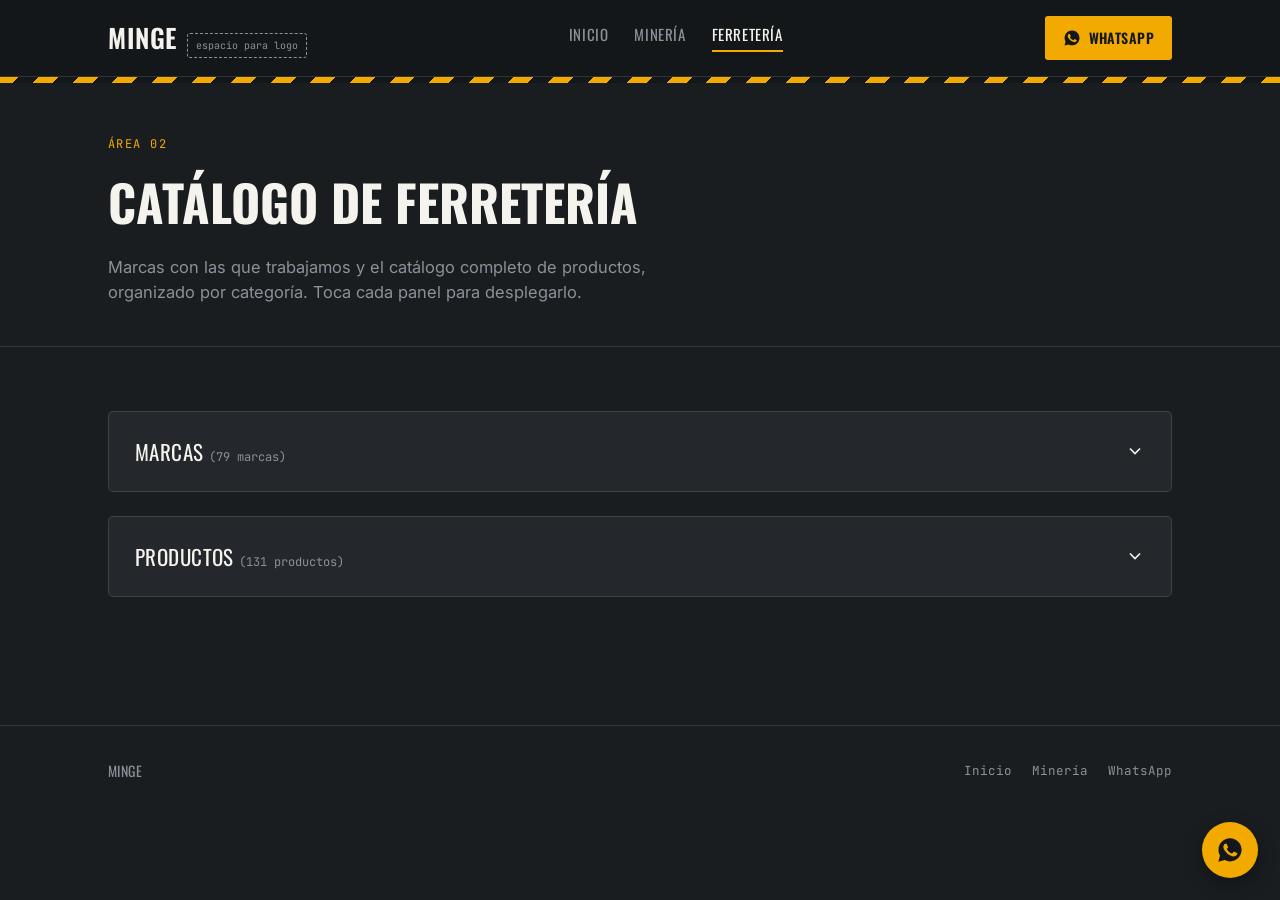
==== ferreteria.html @ 3d32a3d7 "Add files via upload" ====
<!DOCTYPE html>
<html lang="es">
<head>
<meta charset="UTF-8">
<meta name="viewport" content="width=device-width, initial-scale=1.0">
<title>Ferretería — MINGE</title>
<link rel="preconnect" href="https://fonts.googleapis.com">
<link href="https://fonts.googleapis.com/css2?family=Oswald:wght@500;600;700&family=Inter:wght@400;500;600&family=JetBrains+Mono:wght@400;500&display=swap" rel="stylesheet">
<link rel="stylesheet" href="style.css">
</head>
<body>

<header class="site-header">
  <div class="wrap">
    <a href="index.html" class="logo-mark">
      <span class="logo-text">MINGE</span>
      <span class="logo-placeholder">espacio para logo</span>
    </a>
    <nav class="nav-links">
      <a href="index.html">Inicio</a>
      <a href="mineria.html">Minería</a>
      <a href="ferreteria.html" class="active">Ferretería</a>
    </nav>
    <a class="btn-whatsapp" href="https://wa.me/56930393079" target="_blank" rel="noopener">
      <svg viewBox="0 0 24 24" fill="currentColor"><path d="M12.04 2C6.58 2 2.13 6.45 2.13 11.91c0 1.71.45 3.38 1.3 4.85L2.05 22l5.36-1.4a9.87 9.87 0 0 0 4.63 1.18h.01c5.46 0 9.9-4.45 9.9-9.9C21.96 6.45 17.5 2 12.04 2zm5.8 14.05c-.24.68-1.4 1.3-1.94 1.38-.5.08-1.12.11-1.8-.11-.42-.13-.96-.31-1.65-.6-2.9-1.25-4.8-4.17-4.94-4.36-.14-.2-1.18-1.57-1.18-3 0-1.42.75-2.12 1.02-2.41.27-.28.58-.35.78-.35.2 0 .39 0 .56.01.18.01.42-.07.65.5.24.58.82 2 .89 2.15.07.15.12.32.02.52-.1.2-.15.32-.3.5-.15.17-.31.39-.44.52-.15.15-.3.31-.13.6.17.3.76 1.26 1.64 2.04 1.13 1 2.08 1.32 2.38 1.47.3.15.47.13.65-.08.18-.2.75-.87.95-1.17.2-.3.4-.25.66-.15.27.1 1.7.8 1.99.95.29.15.48.22.55.35.08.13.08.72-.16 1.4z"/></svg>
      WhatsApp
    </a>
  </div>
</header>

<div class="hazard-rule"></div>

<section class="subhero">
  <div class="wrap">
    <p class="eyebrow">Área 02</p>
    <h1>Catálogo de ferretería</h1>
    <p class="lede">Marcas con las que trabajamos y el catálogo completo de productos, organizado por categoría. Toca cada panel para desplegarlo.</p>
  </div>
</section>

<section class="section">
  <div class="wrap">

    <button class="toggle-btn" data-toggle="panel-marcas" aria-expanded="false">
      <span>Marcas <span class="count">(79 marcas)</span></span>
      <svg class="chev" viewBox="0 0 24 24" fill="none" stroke="currentColor" stroke-width="2"><path d="M6 9l6 6 6-6"/></svg>
    </button>
    <div class="toggle-panel" id="panel-marcas">
      <div class="toggle-panel-inner">
        <div class="panel-content">
          <div class="brand-grid">
          <div class="brand-chip">La Gotita</div>
          <div class="brand-chip">Poxipol</div>
          <div class="brand-chip">Dremel</div>
          <div class="brand-chip">Hoffens</div>
          <div class="brand-chip">Tesa</div>
          <div class="brand-chip">Rex</div>
          <div class="brand-chip">Lexo</div>
          <div class="brand-chip">ODIS</div>
          <div class="brand-chip">Dynal</div>
          <div class="brand-chip">Minge</div>
          <div class="brand-chip">Passol</div>
          <div class="brand-chip">MegaBright</div>
          <div class="brand-chip">Stanley</div>
          <div class="brand-chip">Total</div>
          <div class="brand-chip">Bercatti</div>
          <div class="brand-chip">Éccole</div>
          <div class="brand-chip">Elán</div>
          <div class="brand-chip">Hemic</div>
          <div class="brand-chip">Hela</div>
          <div class="brand-chip">Hyundai Welding</div>
          <div class="brand-chip">Indura</div>
          <div class="brand-chip">Kalop</div>
          <div class="brand-chip">Klingspor</div>
          <div class="brand-chip">Metalhsa</div>
          <div class="brand-chip">Nexxo</div>
          <div class="brand-chip">Soudal</div>
          <div class="brand-chip">Stretto</div>
          <div class="brand-chip">Tajamar</div>
          <div class="brand-chip">VKB</div>
          <div class="brand-chip">Wesser</div>
          <div class="brand-chip">Yanes</div>
          <div class="brand-chip">Prema</div>
          <div class="brand-chip">Melón</div>
          <div class="brand-chip">3M</div>
          <div class="brand-chip">IPEN</div>
          <div class="brand-chip">Bahco</div>
          <div class="brand-chip">Bartex</div>
          <div class="brand-chip">Becton</div>
          <div class="brand-chip">Bemis</div>
          <div class="brand-chip">Cleantex</div>
          <div class="brand-chip">Cobra</div>
          <div class="brand-chip">Dura</div>
          <div class="brand-chip">Duracell</div>
          <div class="brand-chip">Fanalosa</div>
          <div class="brand-chip">Fluidmaster</div>
          <div class="brand-chip">G-Star</div>
          <div class="brand-chip">Gavil</div>
          <div class="brand-chip">Gammerdia</div>
          <div class="brand-chip">Henkel</div>
          <div class="brand-chip">Imer</div>
          <div class="brand-chip">Iromo</div>
          <div class="brand-chip">K-Lon</div>
          <div class="brand-chip">KP</div>
          <div class="brand-chip">Lioi</div>
          <div class="brand-chip">M&H</div>
          <div class="brand-chip">Madesa</div>
          <div class="brand-chip">Marisio</div>
          <div class="brand-chip">Marson</div>
          <div class="brand-chip">Masprof</div>
          <div class="brand-chip">Norton</div>
          <div class="brand-chip">Olympic</div>
          <div class="brand-chip">Orac Decor</div>
          <div class="brand-chip">Pegatanke</div>
          <div class="brand-chip">Petroflex</div>
          <div class="brand-chip">Poli</div>
          <div class="brand-chip">Raigmaro</div>
          <div class="brand-chip">Rasta</div>
          <div class="brand-chip">Scannavin</div>
          <div class="brand-chip">Seal</div>
          <div class="brand-chip">Tramontina</div>
          <div class="brand-chip">Ustools Professional</div>
          <div class="brand-chip">Versalchem</div>
          <div class="brand-chip">Wagner Brake Products</div>
          <div class="brand-chip">Ingco</div>
          <div class="brand-chip">Tasbel</div>
          <div class="brand-chip">M Casa Electrónica</div>
          <div class="brand-chip">Yato</div>
          <div class="brand-chip">Force</div>
          <div class="brand-chip">Hella</div>
          </div>
        </div>
      </div>
    </div>

    <button class="toggle-btn" data-toggle="panel-productos" aria-expanded="false">
      <span>Productos <span class="count">(131 productos)</span></span>
      <svg class="chev" viewBox="0 0 24 24" fill="none" stroke="currentColor" stroke-width="2"><path d="M6 9l6 6 6-6"/></svg>
    </button>
    <div class="toggle-panel" id="panel-productos">
      <div class="toggle-panel-inner">
        <div class="panel-content">
            <div class="category-block">
              <h4 class="category-title">Guantes <span style="color:var(--steel-400);">(20)</span></h4>
              <ul class="product-list">
              <li>Guante Multi-Protec Flex Nitril L</li>
              <li>Guante Multi-Protec Flex Negro L</li>
              <li>Guante Thermal Light L</li>
              <li>Guante Heavy Duty Nitrile L</li>
              <li>Guante Multi-Protec Flex Nitril Foam</li>
              <li>Clip porta guante</li>
              <li>Guante Master Flex L</li>
              <li>Guante cabritilla con forro L</li>
              <li>Guante cabritilla sin forro L</li>
              <li>Guante soldador hilo Kevlar L</li>
              <li>Guante desechable nitrilo caja 100 unidades</li>
              <li>Guante cabritilla electricista L</li>
              <li>Guante de látex albañil</li>
              <li>Guante Multi-Protec Flex L-1202</li>
              <li>Guante soldador rojo L</li>
              <li>Guante PVC Flex</li>
              <li>Guante Thermal Flex</li>
              <li>Guante nitrilo flocado</li>
              <li>Guante quirúrgico desechable látex caja 100</li>
              <li>Guante de látex doméstico</li>
              </ul>
            </div>
            <div class="category-block">
              <h4 class="category-title">Protección <span style="color:var(--steel-400);">(2)</span></h4>
              <ul class="product-list">
              <li>Rodilleras</li>
              <li>Coderas</li>
              </ul>
            </div>
            <div class="category-block">
              <h4 class="category-title">Protección visual <span style="color:var(--steel-400);">(12)</span></h4>
              <ul class="product-list">
              <li>Antiparra Extreme Pro</li>
              <li>Lente Combate</li>
              <li>Lente Cobra</li>
              <li>Lente Lancer</li>
              <li>Lente Cóndor</li>
              <li>Sobrelente Oberglasses XL</li>
              <li>Sobrelente Oberglasses III</li>
              <li>Lente L-200</li>
              <li>Lente L-300</li>
              <li>Lente L-400</li>
              <li>Lente L-600 Pro</li>
              <li>Lente L-700</li>
              </ul>
            </div>
            <div class="category-block">
              <h4 class="category-title">Chalecos <span style="color:var(--steel-400);">(8)</span></h4>
              <ul class="product-list">
              <li>Chaleco geólogo Canvas</li>
              <li>Chaleco geólogo Poplin</li>
              <li>Chaleco Orbit</li>
              <li>Chaleco Orbit Plus</li>
              <li>Chaleco Orbit Pro</li>
              <li>Chaleco reflectante estándar</li>
              <li>Chaleco geólogo Canvas 360 Flúor</li>
              <li>Chaleco geólogo Poplin 360 Flúor</li>
              </ul>
            </div>
            <div class="category-block">
              <h4 class="category-title">Impermeables <span style="color:var(--steel-400);">(5)</span></h4>
              <ul class="product-list">
              <li>Traje impermeable verde flúor chaqueta/pantalón</li>
              <li>Traje impermeable ejecutivo</li>
              <li>Traje antiácido PU</li>
              <li>Traje impermeable amarillo chaqueta y jardinería</li>
              <li>Capa de agua impermeable azul</li>
              </ul>
            </div>
            <div class="category-block">
              <h4 class="category-title">Seguridad <span style="color:var(--steel-400);">(2)</span></h4>
              <ul class="product-list">
              <li>Cascos de seguridad</li>
              <li>Protectores auditivos de seguridad</li>
              </ul>
            </div>
            <div class="category-block">
              <h4 class="category-title">Overoles <span style="color:var(--steel-400);">(5)</span></h4>
              <ul class="product-list">
              <li>Coverall blanco Ultralight 35 g</li>
              <li>Overol flúor reflectante</li>
              <li>Overol con cintas reflectantes</li>
              <li>Coverall bicolor</li>
              <li>Coverall blanco 45 g</li>
              </ul>
            </div>
            <div class="category-block">
              <h4 class="category-title">Calzado <span style="color:var(--steel-400);">(26)</span></h4>
              <ul class="product-list">
              <li>Botín PU-850</li>
              <li>Bota de seguridad minera</li>
              <li>Zapatilla LI-523 K Carbono</li>
              <li>Botín LI-522 K Onix</li>
              <li>Botín mujer LI-512 Lenga</li>
              <li>Botín mujer LI-511 Acacia</li>
              <li>Bota PVC 100</li>
              <li>Bota PVC 101</li>
              <li>Bota PVC 102</li>
              <li>Botín PU-102</li>
              <li>Botín PU-101</li>
              <li>Botín PU-301 Pro</li>
              <li>Botín PU-907 K</li>
              <li>Botín PU-902 K Pro</li>
              <li>Botín G.W.</li>
              <li>Botín LI-710</li>
              <li>Botín G.W. LI-700</li>
              <li>Botín LI-510</li>
              <li>Botín LI-502</li>
              <li>Botín LI-501</li>
              <li>Botín LI-500</li>
              <li>Botín LA-202</li>
              <li>Botín LI-505</li>
              <li>Botín LA-201</li>
              <li>Botín Orbit</li>
              <li>Botín LI-513 Rauli</li>
              </ul>
            </div>
            <div class="category-block">
              <h4 class="category-title">Altura <span style="color:var(--steel-400);">(10)</span></h4>
              <ul class="product-list">
              <li>Amortiguador de caída corto KL-8300</li>
              <li>Amortiguador en Y cinta plana KL-8400</li>
              <li>Amortiguador en Y cinta tubular KL-9800</li>
              <li>Arnés 3 argollas KL-8000</li>
              <li>Arnés 4 argollas KL-8000-4</li>
              <li>Arnés 5 argollas KL-9001 Pro</li>
              <li>Bolso porta equipos de altura KL-9900</li>
              <li>Cabo de acero gancho escala KL-920</li>
              <li>Cabo de vida en cinta gancho KL-8500</li>
              <li>Cabo de vida en cinta posicionamiento en Y KL-8700</li>
              </ul>
            </div>
            <div class="category-block">
              <h4 class="category-title">Rescate <span style="color:var(--steel-400);">(2)</span></h4>
              <ul class="product-list">
              <li>Camilla de rescate de madera</li>
              <li>Camilla de rescate tipo canasto</li>
              </ul>
            </div>
            <div class="category-block">
              <h4 class="category-title">Seguridad vial <span style="color:var(--steel-400);">(6)</span></h4>
              <ul class="product-list">
              <li>Cono de seguridad con luz</li>
              <li>Cono de seguridad sin luz</li>
              <li>Huincha de peligro rollo 350 m</li>
              <li>Cinta reflectante 2" rollo 45 m</li>
              <li>Balizas LED</li>
              <li>Triángulos de seguridad LED solar</li>
              </ul>
            </div>
            <div class="category-block">
              <h4 class="category-title">Minería <span style="color:var(--steel-400);">(9)</span></h4>
              <ul class="product-list">
              <li>Pértiga de fibra de vidrio 12 ft / 3,60 m</li>
              <li>Pértiga de fibra de vidrio 10 ft / 3 m</li>
              <li>Pértiga Full LED 10-30 V – 2,4 m</li>
              <li>Pértiga Full LED 10-30 V – 3 m</li>
              <li>Pértiga Full LED 10-30 V – 3,6 m</li>
              <li>Cuñas mineras</li>
              <li>Porta cuñas mineras</li>
              <li>Seguro rueda 6 hoyos</li>
              <li>Seguro indicador tuerca reforzado</li>
              </ul>
            </div>
            <div class="category-block">
              <h4 class="category-title">Incendios <span style="color:var(--steel-400);">(7)</span></h4>
              <ul class="product-list">
              <li>Extintor certificado 1 kg</li>
              <li>Extintor certificado 2 kg</li>
              <li>Extintor certificado 4 kg</li>
              <li>Extintor certificado 6 kg</li>
              <li>Extintor certificado 10 kg</li>
              <li>Locker porta extintor 6-10 kg</li>
              <li>Locker porta extintor 9-12 kg</li>
              </ul>
            </div>
            <div class="category-block">
              <h4 class="category-title">Izaje <span style="color:var(--steel-400);">(14)</span></h4>
              <ul class="product-list">
              <li>Eslinga plana 1.000 kg – 2 m × 30 mm</li>
              <li>Eslinga plana 2.000 kg – 2 m × 60 mm</li>
              <li>Eslinga plana 3.000 kg – 2 m × 90 mm</li>
              <li>Eslinga plana 2.000 kg – 3 m × 60 mm</li>
              <li>Eslinga plana 50 mm – 2 m</li>
              <li>Eslinga plana 50 mm 2C × 4 m</li>
              <li>Eslinga plana 75 mm 2C × 4 m</li>
              <li>Eslinga plana 2.000 kg – 4 m × 60 mm</li>
              <li>Eslinga plana 75 mm 2C × 4 m</li>
              <li>Eslinga plana 3.000 kg – 4 m × 90 mm</li>
              <li>Eslinga plana 50 mm 2C × 6 m</li>
              <li>Eslinga plana 75 mm 2C × 6 m</li>
              <li>Eslinga plana 2.000 kg – 6 m × 60 mm</li>
              <li>Eslinga con tensor para camión 5.000 kg – 2" × 9 m</li>
              </ul>
            </div>
            <div class="category-block">
              <h4 class="category-title">Higiene <span style="color:var(--steel-400);">(2)</span></h4>
              <ul class="product-list">
              <li>Mascarilla KN95</li>
              <li>Alcohol gel 1 litro 70%</li>
              </ul>
            </div>
            <div class="category-block">
              <h4 class="category-title">Corporativo <span style="color:var(--steel-400);">(1)</span></h4>
              <ul class="product-list">
              <li>Ropa corporativa con logo</li>
              </ul>
            </div>
        </div>
      </div>
    </div>

  </div>
</section>

<footer>
  <div class="wrap">
    <span class="foot-brand">MINGE</span>
    <div class="foot-links">
      <a href="index.html">Inicio</a>
      <a href="mineria.html">Minería</a>
      <a href="https://wa.me/56930393079" target="_blank" rel="noopener">WhatsApp</a>
    </div>
  </div>
</footer>

<a class="whatsapp-float" href="https://wa.me/56930393079" target="_blank" rel="noopener" aria-label="Escríbenos por WhatsApp">
  <svg viewBox="0 0 24 24" fill="currentColor"><path d="M12.04 2C6.58 2 2.13 6.45 2.13 11.91c0 1.71.45 3.38 1.3 4.85L2.05 22l5.36-1.4a9.87 9.87 0 0 0 4.63 1.18h.01c5.46 0 9.9-4.45 9.9-9.9C21.96 6.45 17.5 2 12.04 2zm5.8 14.05c-.24.68-1.4 1.3-1.94 1.38-.5.08-1.12.11-1.8-.11-.42-.13-.96-.31-1.65-.6-2.9-1.25-4.8-4.17-4.94-4.36-.14-.2-1.18-1.57-1.18-3 0-1.42.75-2.12 1.02-2.41.27-.28.58-.35.78-.35.2 0 .39 0 .56.01.18.01.42-.07.65.5.24.58.82 2 .89 2.15.07.15.12.32.02.52-.1.2-.15.32-.3.5-.15.17-.31.39-.44.52-.15.15-.3.31-.13.6.17.3.76 1.26 1.64 2.04 1.13 1 2.08 1.32 2.38 1.47.3.15.47.13.65-.08.18-.2.75-.87.95-1.17.2-.3.4-.25.66-.15.27.1 1.7.8 1.99.95.29.15.48.22.55.35.08.13.08.72-.16 1.4z"/></svg>
</a>

<script src="script.js"></script>
</body>
</html>
---- style.css ----
/* ============================================================
   Identidad visual — Ferretería & Minería
   Paleta: grafito industrial + ámbar de seguridad + óxido
   Tipografía: Oswald (condensada, señalética) + Inter (cuerpo)
              + JetBrains Mono (fichas técnicas / códigos)
   ============================================================ */

:root {
  --graphite-950: #14171a;
  --graphite-900: #1a1d20;
  --graphite-800: #24282c;
  --graphite-700: #32373c;
  --graphite-600: #4a5157;
  --steel-400: #8a9199;
  --paper-100: #f5f3ee;
  --paper-050: #faf8f4;
  --amber-500: #f2a900;
  --amber-400: #ffc233;
  --rust-600: #c2410c;
  --rust-500: #d9530f;
  --line: rgba(245, 243, 238, 0.12);

  --font-display: "Oswald", "Arial Narrow", sans-serif;
  --font-body: "Inter", -apple-system, sans-serif;
  --font-mono: "JetBrains Mono", "Courier New", monospace;
}

* { box-sizing: border-box; }

html { scroll-behavior: smooth; }

body {
  margin: 0;
  background: var(--graphite-900);
  color: var(--paper-100);
  font-family: var(--font-body);
  line-height: 1.55;
  -webkit-font-smoothing: antialiased;
}

img { max-width: 100%; display: block; }

a { color: inherit; }

.wrap {
  max-width: 1120px;
  margin: 0 auto;
  padding: 0 28px;
}

/* --- Hazard divider: the signature element ---------------------
   A thin diagonal-stripe bar, used sparingly at section seams,
   nodding to the caution tape / warning signage on-site at any
   mining or hardware yard. Never decorative filler — only marks
   real section boundaries. */
.hazard-rule {
  height: 6px;
  width: 100%;
  background: repeating-linear-gradient(
    -45deg,
    var(--amber-500),
    var(--amber-500) 14px,
    var(--graphite-950) 14px,
    var(--graphite-950) 28px
  );
}

/* --- Header ------------------------------------------------- */

.site-header {
  position: sticky;
  top: 0;
  z-index: 20;
  background: var(--graphite-950);
  border-bottom: 1px solid var(--line);
}

.site-header .wrap {
  display: flex;
  align-items: center;
  justify-content: space-between;
  padding-top: 16px;
  padding-bottom: 16px;
  gap: 20px;
}

.logo-mark {
  display: flex;
  align-items: baseline;
  gap: 10px;
  text-decoration: none;
}

.logo-mark .logo-text {
  font-family: var(--font-display);
  font-size: 26px;
  font-weight: 600;
  letter-spacing: 0.02em;
  text-transform: uppercase;
  color: var(--paper-100);
}

.logo-mark .logo-tag {
  font-family: var(--font-mono);
  font-size: 11px;
  color: var(--amber-500);
  letter-spacing: 0.08em;
  text-transform: uppercase;
}

.logo-placeholder {
  border: 1px dashed var(--steel-400);
  color: var(--steel-400);
  font-family: var(--font-mono);
  font-size: 10px;
  padding: 4px 8px;
  border-radius: 3px;
  text-transform: none;
  letter-spacing: normal;
}

.nav-links {
  display: flex;
  gap: 26px;
  font-family: var(--font-display);
  font-size: 15px;
  letter-spacing: 0.04em;
  text-transform: uppercase;
}

.nav-links a {
  text-decoration: none;
  color: var(--steel-400);
  border-bottom: 2px solid transparent;
  padding-bottom: 4px;
  transition: color 0.15s ease, border-color 0.15s ease;
}

.nav-links a:hover,
.nav-links a.active {
  color: var(--paper-100);
  border-color: var(--amber-500);
}

.btn-whatsapp {
  display: inline-flex;
  align-items: center;
  gap: 8px;
  background: var(--amber-500);
  color: var(--graphite-950);
  font-family: var(--font-display);
  font-weight: 600;
  font-size: 14px;
  letter-spacing: 0.03em;
  text-transform: uppercase;
  text-decoration: none;
  padding: 11px 18px;
  border-radius: 3px;
  transition: background 0.15s ease, transform 0.15s ease;
  white-space: nowrap;
}

.btn-whatsapp:hover { background: var(--amber-400); transform: translateY(-1px); }

.btn-whatsapp svg { width: 18px; height: 18px; flex: none; }

/* --- Placeholder blocks (content the client still owes us) --- */

.fill-slot {
  border: 1px dashed var(--steel-400);
  background: rgba(245, 243, 238, 0.03);
  border-radius: 4px;
  padding: 24px;
  color: var(--steel-400);
  font-family: var(--font-mono);
  font-size: 13px;
  text-align: center;
  line-height: 1.7;
}

.fill-slot strong {
  display: block;
  color: var(--amber-500);
  font-family: var(--font-mono);
  text-transform: uppercase;
  letter-spacing: 0.06em;
  margin-bottom: 4px;
}

.photo-slot {
  aspect-ratio: 4 / 3;
  display: flex;
  align-items: center;
  justify-content: center;
}

/* --- Hero ----------------------------------------------------- */

.hero {
  padding: 84px 0 64px;
  position: relative;
  overflow: hidden;
}

.hero::before {
  content: "";
  position: absolute;
  inset: 0;
  background:
    linear-gradient(180deg, rgba(20,23,26,0) 0%, var(--graphite-900) 100%),
    repeating-linear-gradient(90deg, var(--line) 0 1px, transparent 1px 120px);
  pointer-events: none;
}

.hero .wrap { position: relative; }

.eyebrow {
  font-family: var(--font-mono);
  font-size: 12px;
  letter-spacing: 0.12em;
  text-transform: uppercase;
  color: var(--amber-500);
  margin: 0 0 14px;
}

.hero h1 {
  font-family: var(--font-display);
  font-size: clamp(40px, 6vw, 68px);
  line-height: 1.02;
  text-transform: uppercase;
  letter-spacing: 0.01em;
  margin: 0 0 20px;
  max-width: 14ch;
}

.hero .lede {
  font-size: 18px;
  color: var(--steel-400);
  max-width: 56ch;
  margin: 0 0 34px;
}

.hero-ctas { display: flex; gap: 14px; flex-wrap: wrap; }

.btn-secondary {
  display: inline-flex;
  align-items: center;
  gap: 8px;
  border: 1px solid var(--line);
  color: var(--paper-100);
  font-family: var(--font-display);
  font-size: 14px;
  letter-spacing: 0.03em;
  text-transform: uppercase;
  text-decoration: none;
  padding: 10px 18px;
  border-radius: 3px;
  transition: border-color 0.15s ease;
}

.btn-secondary:hover { border-color: var(--amber-500); }

/* --- Section headings ----------------------------------------- */

.section {
  padding: 64px 0;
}

.section-head {
  display: flex;
  align-items: baseline;
  gap: 14px;
  margin-bottom: 30px;
}

.section-num {
  font-family: var(--font-mono);
  color: var(--amber-500);
  font-size: 14px;
}

.section h2 {
  font-family: var(--font-display);
  font-size: clamp(26px, 3.4vw, 36px);
  text-transform: uppercase;
  letter-spacing: 0.01em;
  margin: 0;
}

/* --- Misión / Visión panels ------------------------------------ */

.mv-grid {
  display: grid;
  grid-template-columns: 1fr 1fr;
  gap: 24px;
}

.mv-card {
  background: var(--graphite-800);
  border: 1px solid var(--line);
  border-top: 3px solid var(--amber-500);
  border-radius: 4px;
  padding: 30px 28px;
}

.mv-card.vision { border-top-color: var(--rust-500); }

.mv-card .mv-label {
  font-family: var(--font-mono);
  font-size: 12px;
  letter-spacing: 0.1em;
  text-transform: uppercase;
  color: var(--steel-400);
  margin: 0 0 12px;
}

.mv-card p { margin: 0; color: var(--paper-100); font-size: 15.5px; }

/* --- Portal buttons (Minería / Ferretería) ---------------------- */

.portal-grid {
  display: grid;
  grid-template-columns: 1fr 1fr;
  gap: 24px;
}

.portal-card {
  position: relative;
  display: block;
  background: var(--graphite-800);
  border: 1px solid var(--line);
  border-radius: 6px;
  padding: 40px 32px;
  text-decoration: none;
  color: var(--paper-100);
  overflow: hidden;
  transition: transform 0.18s ease, border-color 0.18s ease;
}

.portal-card:hover { transform: translateY(-4px); border-color: var(--amber-500); }

.portal-card .portal-index {
  font-family: var(--font-mono);
  font-size: 12px;
  color: var(--amber-500);
  letter-spacing: 0.1em;
  text-transform: uppercase;
}

.portal-card h3 {
  font-family: var(--font-display);
  font-size: 32px;
  text-transform: uppercase;
  margin: 10px 0 12px;
}

.portal-card p {
  color: var(--steel-400);
  margin: 0 0 26px;
  max-width: 34ch;
}

.portal-card .portal-go {
  font-family: var(--font-mono);
  font-size: 13px;
  text-transform: uppercase;
  letter-spacing: 0.06em;
  color: var(--paper-100);
  display: inline-flex;
  align-items: center;
  gap: 8px;
}

.portal-card .portal-go svg { width: 16px; height: 16px; transition: transform 0.18s ease; }
.portal-card:hover .portal-go svg { transform: translateX(4px); }

.portal-card.mining::after {
  content: "";
  position: absolute;
  right: -30px;
  bottom: -30px;
  width: 160px;
  height: 160px;
  border-radius: 50%;
  background: radial-gradient(circle, rgba(217,83,15,0.18), transparent 70%);
}

.portal-card.hardware::after {
  content: "";
  position: absolute;
  right: -30px;
  bottom: -30px;
  width: 160px;
  height: 160px;
  border-radius: 50%;
  background: radial-gradient(circle, rgba(242,169,0,0.18), transparent 70%);
}

/* --- Sub-page hero (smaller) ------------------------------------ */

.subhero {
  padding: 52px 0 40px;
  border-bottom: 1px solid var(--line);
}

.subhero .eyebrow { margin-bottom: 10px; }

.subhero h1 {
  font-family: var(--font-display);
  font-size: clamp(34px, 5vw, 50px);
  text-transform: uppercase;
  margin: 0 0 14px;
}

.subhero .lede { color: var(--steel-400); max-width: 60ch; margin: 0; font-size: 16.5px; }

/* --- Materials grid (Minería) ------------------------------------ */

.materials-grid {
  display: grid;
  grid-template-columns: 1fr 1fr;
  gap: 18px;
}

.material-card {
  background: var(--graphite-800);
  border: 1px solid var(--line);
  border-radius: 5px;
  padding: 22px 24px;
}

.material-card h4 {
  font-family: var(--font-display);
  font-size: 19px;
  text-transform: uppercase;
  letter-spacing: 0.01em;
  margin: 0 0 8px;
  color: var(--amber-500);
}

.material-card .m-desc { font-size: 14.5px; color: var(--paper-100); margin: 0 0 12px; }

.material-card dl { margin: 0; font-size: 13.5px; }

.material-card dt {
  font-family: var(--font-mono);
  text-transform: uppercase;
  letter-spacing: 0.06em;
  font-size: 11px;
  color: var(--steel-400);
  margin-top: 10px;
}

.material-card dd { margin: 3px 0 0; color: var(--paper-100); }

.photo-grid {
  display: grid;
  grid-template-columns: 1fr 1fr;
  gap: 20px;
  margin-top: 10px;
}

/* --- Ferretería toggles ------------------------------------------- */

.toggle-grid {
  display: grid;
  grid-template-columns: 1fr 1fr;
  gap: 24px;
  margin-bottom: 8px;
}

.toggle-btn {
  display: flex;
  align-items: center;
  justify-content: space-between;
  width: 100%;
  background: var(--graphite-800);
  border: 1px solid var(--line);
  border-radius: 5px;
  padding: 24px 26px;
  cursor: pointer;
  font-family: var(--font-display);
  font-size: 21px;
  text-transform: uppercase;
  letter-spacing: 0.02em;
  color: var(--paper-100);
  transition: border-color 0.15s ease;
}

.toggle-btn:hover { border-color: var(--amber-500); }

.toggle-btn .count {
  font-family: var(--font-mono);
  font-size: 12px;
  color: var(--steel-400);
  text-transform: none;
  letter-spacing: normal;
}

.toggle-btn .chev {
  width: 20px;
  height: 20px;
  transition: transform 0.2s ease;
  flex: none;
}

.toggle-btn[aria-expanded="true"] .chev { transform: rotate(180deg); }

.toggle-panel {
  display: grid;
  grid-template-rows: 0fr;
  transition: grid-template-rows 0.28s ease;
  margin-bottom: 24px;
}

.toggle-panel.open { grid-template-rows: 1fr; }

.toggle-panel-inner { overflow: hidden; }

.panel-content {
  background: var(--graphite-800);
  border: 1px solid var(--line);
  border-top: none;
  border-radius: 0 0 5px 5px;
  padding: 26px;
  margin-top: -1px;
}

/* Brands */
.brand-grid {
  display: grid;
  grid-template-columns: repeat(auto-fill, minmax(150px, 1fr));
  gap: 10px;
}

.brand-chip {
  background: var(--graphite-700);
  border: 1px solid var(--line);
  border-radius: 3px;
  padding: 10px 12px;
  font-size: 13.5px;
  text-align: center;
}

/* Products */
.category-block { margin-bottom: 22px; }

.category-block:last-child { margin-bottom: 0; }

.category-title {
  font-family: var(--font-mono);
  font-size: 12.5px;
  text-transform: uppercase;
  letter-spacing: 0.08em;
  color: var(--amber-500);
  border-bottom: 1px solid var(--line);
  padding-bottom: 8px;
  margin: 0 0 12px;
}

.product-list {
  display: grid;
  grid-template-columns: 1fr 1fr;
  gap: 6px 24px;
  list-style: none;
  margin: 0;
  padding: 0;
  font-size: 14px;
  color: var(--paper-100);
}

.product-list li {
  padding: 6px 0;
  border-bottom: 1px solid var(--line);
}

/* --- Footer -------------------------------------------------- */

footer {
  border-top: 1px solid var(--line);
  padding: 34px 0;
  margin-top: 40px;
}

footer .wrap {
  display: flex;
  justify-content: space-between;
  align-items: center;
  flex-wrap: wrap;
  gap: 14px;
}

footer .foot-brand {
  font-family: var(--font-display);
  text-transform: uppercase;
  letter-spacing: 0.03em;
  color: var(--steel-400);
  font-size: 14px;
}

footer .foot-links {
  display: flex;
  gap: 20px;
  font-family: var(--font-mono);
  font-size: 12.5px;
  color: var(--steel-400);
}

footer .foot-links a { text-decoration: none; }
footer .foot-links a:hover { color: var(--amber-500); }

/* --- Floating WhatsApp button (mobile-friendly, all pages) ----- */

.whatsapp-float {
  position: fixed;
  right: 22px;
  bottom: 22px;
  z-index: 30;
  display: flex;
  align-items: center;
  justify-content: center;
  width: 56px;
  height: 56px;
  border-radius: 50%;
  background: var(--amber-500);
  box-shadow: 0 6px 18px rgba(0,0,0,0.35);
  text-decoration: none;
}

.whatsapp-float svg { width: 28px; height: 28px; color: var(--graphite-950); }

/* --- Responsive ------------------------------------------------ */

@media (max-width: 760px) {
  .nav-links { display: none; }
  .mv-grid,
  .portal-grid,
  .materials-grid,
  .photo-grid,
  .toggle-grid,
  .product-list {
    grid-template-columns: 1fr;
  }
  .brand-grid { grid-template-columns: repeat(auto-fill, minmax(120px, 1fr)); }
}

@media (prefers-reduced-motion: reduce) {
  html { scroll-behavior: auto; }
  .portal-card, .toggle-panel, .toggle-btn .chev, .btn-whatsapp, .portal-card .portal-go svg {
    transition: none;
  }
}
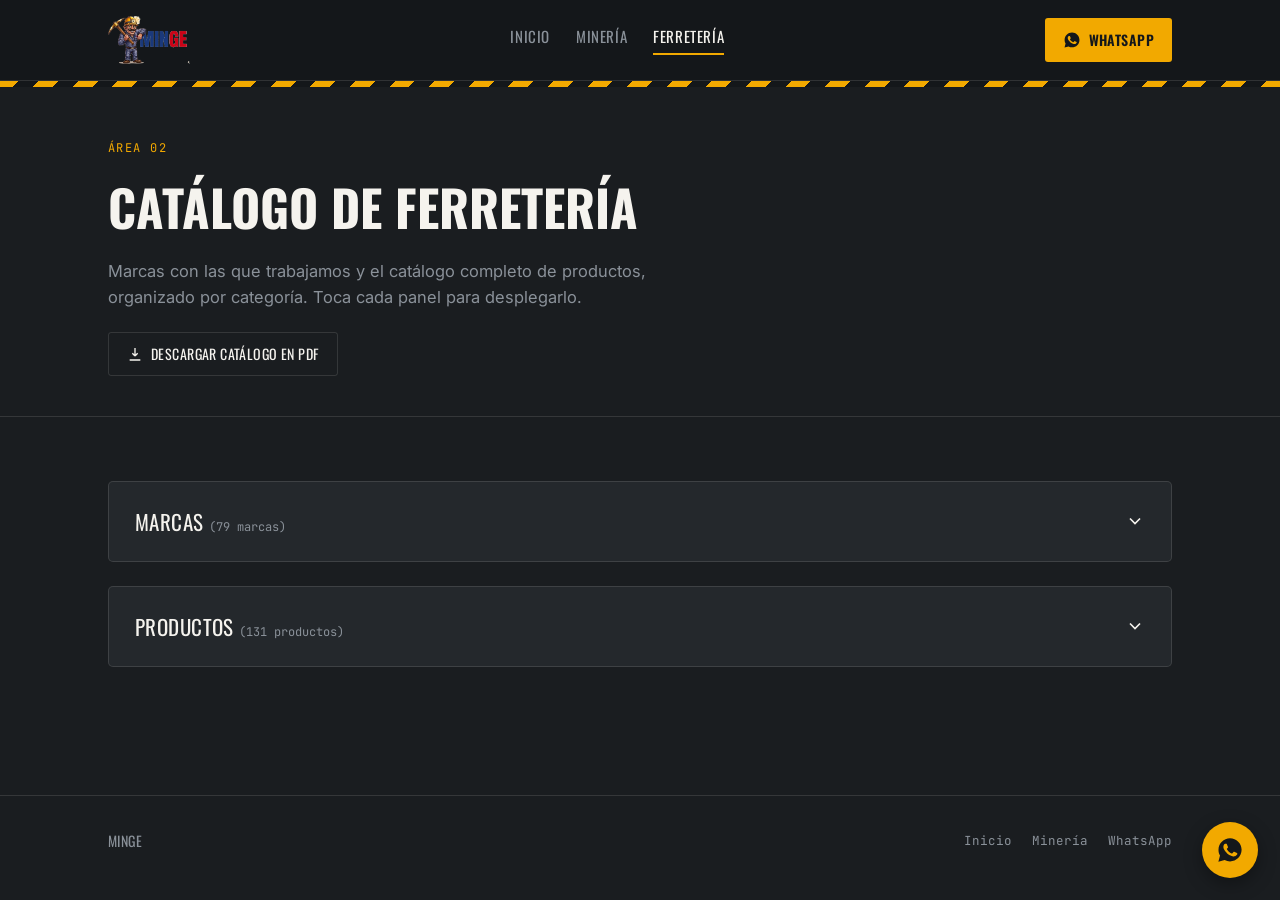
==== commit 83a4e4e9: "Add files via upload" ====
--- a/ferreteria.html
+++ b/ferreteria.html
@@ -13,8 +13,7 @@
 <header class="site-header">
   <div class="wrap">
     <a href="index.html" class="logo-mark">
-      <span class="logo-text">MINGE</span>
-      <span class="logo-placeholder">espacio para logo</span>
+      <img src="logo.png" alt="MINGE" class="logo-img">
     </a>
     <nav class="nav-links">
       <a href="index.html">Inicio</a>
@@ -35,6 +34,10 @@
     <p class="eyebrow">Área 02</p>
     <h1>Catálogo de ferretería</h1>
     <p class="lede">Marcas con las que trabajamos y el catálogo completo de productos, organizado por categoría. Toca cada panel para desplegarlo.</p>
+    <a class="btn-secondary" href="MINGE_catalogo.pdf" download style="margin-top:22px;">
+      <svg viewBox="0 0 24 24" fill="none" stroke="currentColor" stroke-width="2"><path d="M12 3v12m0 0l-4-4m4 4l4-4M4 21h16"/></svg>
+      Descargar catálogo en PDF
+    </a>
   </div>
 </section>
 
--- a/style.css
+++ b/style.css
@@ -86,9 +86,14 @@
 
 .logo-mark {
   display: flex;
-  align-items: baseline;
+  align-items: center;
   gap: 10px;
   text-decoration: none;
+}
+
+.logo-img {
+  height: 48px;
+  width: auto;
 }
 
 .logo-mark .logo-text {
@@ -259,6 +264,8 @@
 }
 
 .btn-secondary:hover { border-color: var(--amber-500); }
+
+.btn-secondary svg { width: 16px; height: 16px; flex: none; }
 
 /* --- Section headings ----------------------------------------- */
 
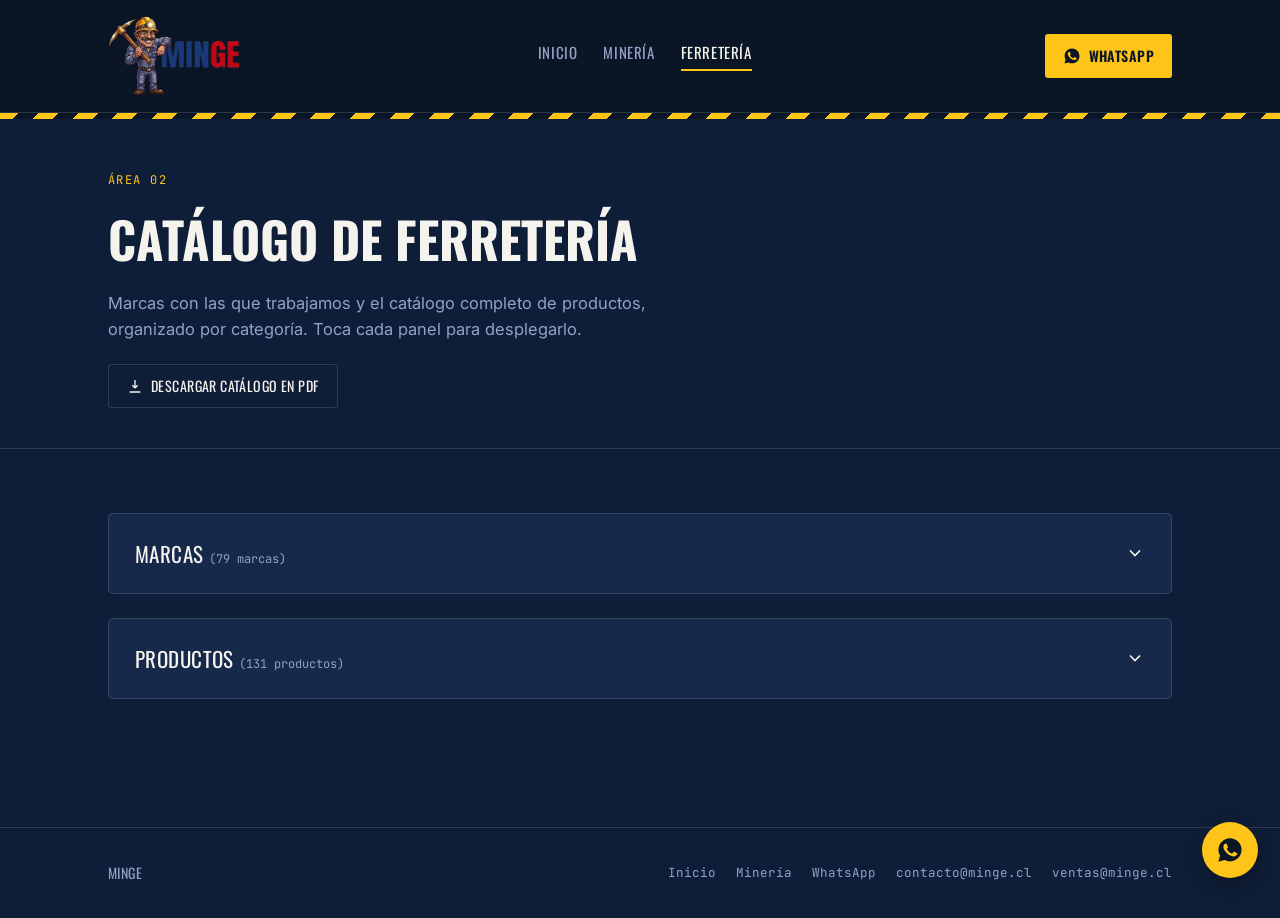
==== commit 188eb05b: "Add files via upload" ====
--- a/ferreteria.html
+++ b/ferreteria.html
@@ -368,6 +368,8 @@
       <a href="index.html">Inicio</a>
       <a href="mineria.html">Minería</a>
       <a href="https://wa.me/56930393079" target="_blank" rel="noopener">WhatsApp</a>
+      <a href="mailto:contacto@minge.cl">contacto@minge.cl</a>
+      <a href="mailto:ventas@minge.cl">ventas@minge.cl</a>
     </div>
   </div>
 </footer>
--- a/style.css
+++ b/style.css
@@ -6,19 +6,19 @@
    ============================================================ */
 
 :root {
-  --graphite-950: #14171a;
-  --graphite-900: #1a1d20;
-  --graphite-800: #24282c;
-  --graphite-700: #32373c;
-  --graphite-600: #4a5157;
-  --steel-400: #8a9199;
+  --graphite-950: #0a1526;
+  --graphite-900: #0f1e38;
+  --graphite-800: #16294a;
+  --graphite-700: #1e3564;
+  --graphite-600: #35508f;
+  --steel-400: #93a1c4;
   --paper-100: #f5f3ee;
   --paper-050: #faf8f4;
-  --amber-500: #f2a900;
-  --amber-400: #ffc233;
-  --rust-600: #c2410c;
-  --rust-500: #d9530f;
-  --line: rgba(245, 243, 238, 0.12);
+  --amber-500: #ffc418;
+  --amber-400: #ffd54f;
+  --rust-600: #cb0417;
+  --rust-500: #e6293a;
+  --line: rgba(245, 243, 238, 0.14);
 
   --font-display: "Oswald", "Arial Narrow", sans-serif;
   --font-body: "Inter", -apple-system, sans-serif;
@@ -92,7 +92,7 @@
 }
 
 .logo-img {
-  height: 48px;
+  height: 80px;
   width: auto;
 }
 
@@ -212,7 +212,7 @@
   position: absolute;
   inset: 0;
   background:
-    linear-gradient(180deg, rgba(20,23,26,0) 0%, var(--graphite-900) 100%),
+    linear-gradient(180deg, rgba(10,21,38,0) 0%, var(--graphite-900) 100%),
     repeating-linear-gradient(90deg, var(--line) 0 1px, transparent 1px 120px);
   pointer-events: none;
 }
@@ -246,6 +246,28 @@
 }
 
 .hero-ctas { display: flex; gap: 14px; flex-wrap: wrap; }
+
+.hero-bleed {
+  position: absolute;
+  top: 0;
+  right: 0;
+  height: 100%;
+  width: 62%;
+  object-fit: cover;
+  z-index: 0;
+  -webkit-mask-image: linear-gradient(to right, transparent 0%, black 42%);
+  mask-image: linear-gradient(to right, transparent 0%, black 42%);
+  pointer-events: none;
+}
+
+.hero .wrap {
+  position: relative;
+  z-index: 1;
+}
+
+@media (max-width: 900px) {
+  .hero-bleed { display: none; }
+}
 
 .btn-secondary {
   display: inline-flex;
@@ -334,7 +356,9 @@
 .portal-card {
   position: relative;
   display: block;
-  background: var(--graphite-800);
+  background-color: var(--graphite-800);
+  background-size: cover;
+  background-position: center;
   border: 1px solid var(--line);
   border-radius: 6px;
   padding: 40px 32px;
@@ -346,6 +370,24 @@
 
 .portal-card:hover { transform: translateY(-4px); border-color: var(--amber-500); }
 
+/* dark layer that "erases" away on hover to reveal the photo beneath */
+.portal-card::before {
+  content: "";
+  position: absolute;
+  inset: 0;
+  background: var(--graphite-800);
+  opacity: 0.4;
+  transition: opacity 0.4s ease;
+  z-index: 0;
+}
+
+.portal-card:hover::before { opacity: 0.6; }
+
+.portal-card > * {
+  position: relative;
+  z-index: 1;
+}
+
 .portal-card .portal-index {
   font-family: var(--font-mono);
   font-size: 12px;
@@ -362,7 +404,7 @@
 }
 
 .portal-card p {
-  color: var(--steel-400);
+  color: var(--paper-100);
   margin: 0 0 26px;
   max-width: 34ch;
 }
@@ -381,27 +423,9 @@
 .portal-card .portal-go svg { width: 16px; height: 16px; transition: transform 0.18s ease; }
 .portal-card:hover .portal-go svg { transform: translateX(4px); }
 
-.portal-card.mining::after {
-  content: "";
-  position: absolute;
-  right: -30px;
-  bottom: -30px;
-  width: 160px;
-  height: 160px;
-  border-radius: 50%;
-  background: radial-gradient(circle, rgba(217,83,15,0.18), transparent 70%);
-}
-
-.portal-card.hardware::after {
-  content: "";
-  position: absolute;
-  right: -30px;
-  bottom: -30px;
-  width: 160px;
-  height: 160px;
-  border-radius: 50%;
-  background: radial-gradient(circle, rgba(242,169,0,0.18), transparent 70%);
-}
+.portal-card.mining { background-image: url("mineria-bg.jpg"); }
+
+.portal-card.hardware { background-image: url("ferreteria-bg.jpg"); }
 
 /* --- Sub-page hero (smaller) ------------------------------------ */
 
@@ -465,6 +489,57 @@
   grid-template-columns: 1fr 1fr;
   gap: 20px;
   margin-top: 10px;
+}
+
+.photo-real {
+  width: 100%;
+  aspect-ratio: 4 / 3;
+  object-fit: cover;
+  border-radius: 4px;
+  border: 1px solid var(--line);
+  cursor: zoom-in;
+  transition: opacity 0.15s ease;
+}
+
+.photo-real:hover { opacity: 0.85; }
+
+/* --- Lightbox (click a photo to view full size) --- */
+
+.lightbox {
+  position: fixed;
+  inset: 0;
+  z-index: 50;
+  background: rgba(10, 21, 38, 0.92);
+  display: none;
+  align-items: center;
+  justify-content: center;
+  padding: 40px;
+  cursor: zoom-out;
+}
+
+.lightbox.open { display: flex; }
+
+.lightbox img {
+  max-width: 100%;
+  max-height: 100%;
+  border-radius: 4px;
+  box-shadow: 0 10px 40px rgba(0,0,0,0.5);
+}
+
+.lightbox-close {
+  position: absolute;
+  top: 22px;
+  right: 28px;
+  width: 40px;
+  height: 40px;
+  border-radius: 50%;
+  background: var(--graphite-800);
+  border: 1px solid var(--line);
+  color: var(--paper-100);
+  display: flex;
+  align-items: center;
+  justify-content: center;
+  cursor: pointer;
 }
 
 /* --- Ferretería toggles ------------------------------------------- */
@@ -608,6 +683,7 @@
 footer .foot-links {
   display: flex;
   gap: 20px;
+  flex-wrap: wrap;
   font-family: var(--font-mono);
   font-size: 12.5px;
   color: var(--steel-400);
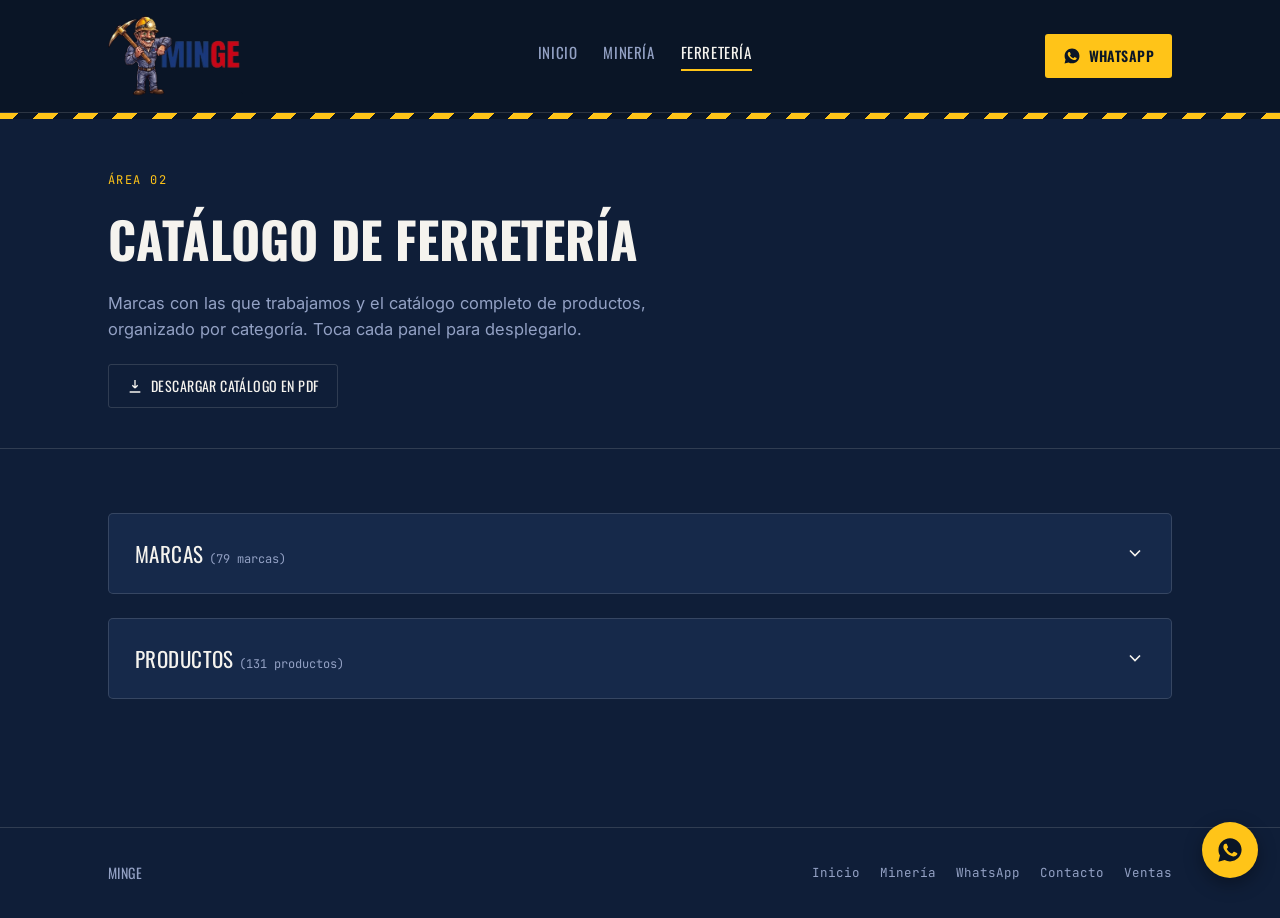
==== commit 75be4dae: "Update footer links to use descriptive text" ====
--- a/ferreteria.html
+++ b/ferreteria.html
@@ -368,8 +368,8 @@
       <a href="index.html">Inicio</a>
       <a href="mineria.html">Minería</a>
       <a href="https://wa.me/56930393079" target="_blank" rel="noopener">WhatsApp</a>
-      <a href="mailto:contacto@minge.cl">contacto@minge.cl</a>
-      <a href="mailto:ventas@minge.cl">ventas@minge.cl</a>
+      <a href="mailto:contacto@minge.cl">Contacto</a>
+      <a href="mailto:ventas@minge.cl">Ventas</a>
     </div>
   </div>
 </footer>
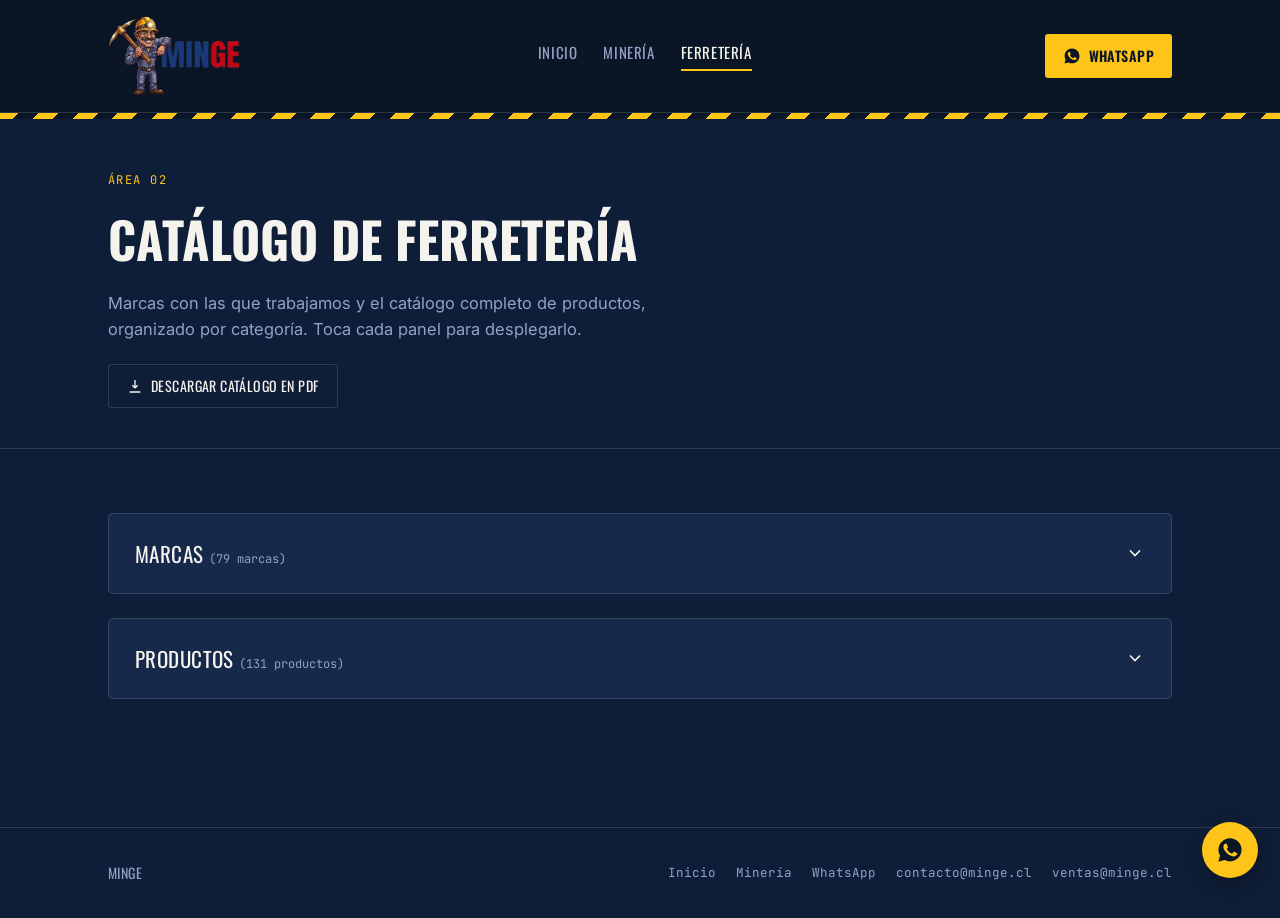
==== commit e46d53f8: "Add files via upload" ====
--- a/ferreteria.html
+++ b/ferreteria.html
@@ -13,7 +13,7 @@
 <header class="site-header">
   <div class="wrap">
     <a href="index.html" class="logo-mark">
-      <img src="logo.png" alt="MINGE" class="logo-img">
+      <img src="images/logo.png" alt="MINGE" class="logo-img">
     </a>
     <nav class="nav-links">
       <a href="index.html">Inicio</a>
@@ -368,8 +368,8 @@
       <a href="index.html">Inicio</a>
       <a href="mineria.html">Minería</a>
       <a href="https://wa.me/56930393079" target="_blank" rel="noopener">WhatsApp</a>
-      <a href="mailto:contacto@minge.cl">Contacto</a>
-      <a href="mailto:ventas@minge.cl">Ventas</a>
+      <a href="mailto:contacto@minge.cl">contacto@minge.cl</a>
+      <a href="mailto:ventas@minge.cl">ventas@minge.cl</a>
     </div>
   </div>
 </footer>
--- a/style.css
+++ b/style.css
@@ -423,9 +423,9 @@
 .portal-card .portal-go svg { width: 16px; height: 16px; transition: transform 0.18s ease; }
 .portal-card:hover .portal-go svg { transform: translateX(4px); }
 
-.portal-card.mining { background-image: url("mineria-bg.jpg"); }
-
-.portal-card.hardware { background-image: url("ferreteria-bg.jpg"); }
+.portal-card.mining { background-image: url("images/mineria/mineria-bg.jpg"); }
+
+.portal-card.hardware { background-image: url("images/ferreteria/ferreteria-bg.jpg"); }
 
 /* --- Sub-page hero (smaller) ------------------------------------ */
 
@@ -460,6 +460,29 @@
   padding: 22px 24px;
 }
 
+/* --- Valve cards: photo on top (fixed crop), text below on solid ground --- */
+
+.valve-card {
+  background: var(--graphite-800);
+  border: 1px solid var(--line);
+  border-radius: 5px;
+  overflow: hidden;
+  transition: border-color 0.18s ease;
+}
+
+.valve-card:hover { border-color: var(--amber-500); }
+
+.valve-media {
+  width: 100%;
+  aspect-ratio: 4 / 3;
+  background-color: var(--graphite-700);
+  background-size: cover;
+  background-position: center;
+}
+
+.valve-body { padding: 20px 24px 22px; }
+
+.valve-body h4,
 .material-card h4 {
   font-family: var(--font-display);
   font-size: 19px;
@@ -469,10 +492,13 @@
   color: var(--amber-500);
 }
 
+.valve-body .m-desc,
 .material-card .m-desc { font-size: 14.5px; color: var(--paper-100); margin: 0 0 12px; }
 
+.valve-body dl,
 .material-card dl { margin: 0; font-size: 13.5px; }
 
+.valve-body dt,
 .material-card dt {
   font-family: var(--font-mono);
   text-transform: uppercase;
@@ -482,6 +508,7 @@
   margin-top: 10px;
 }
 
+.valve-body dd,
 .material-card dd { margin: 3px 0 0; color: var(--paper-100); }
 
 .photo-grid {
@@ -503,7 +530,7 @@
 
 .photo-real:hover { opacity: 0.85; }
 
-/* --- Lightbox (click a photo to view full size) --- */
+/* --- Lightbox (click a foto to view full size) --- */
 
 .lightbox {
   position: fixed;
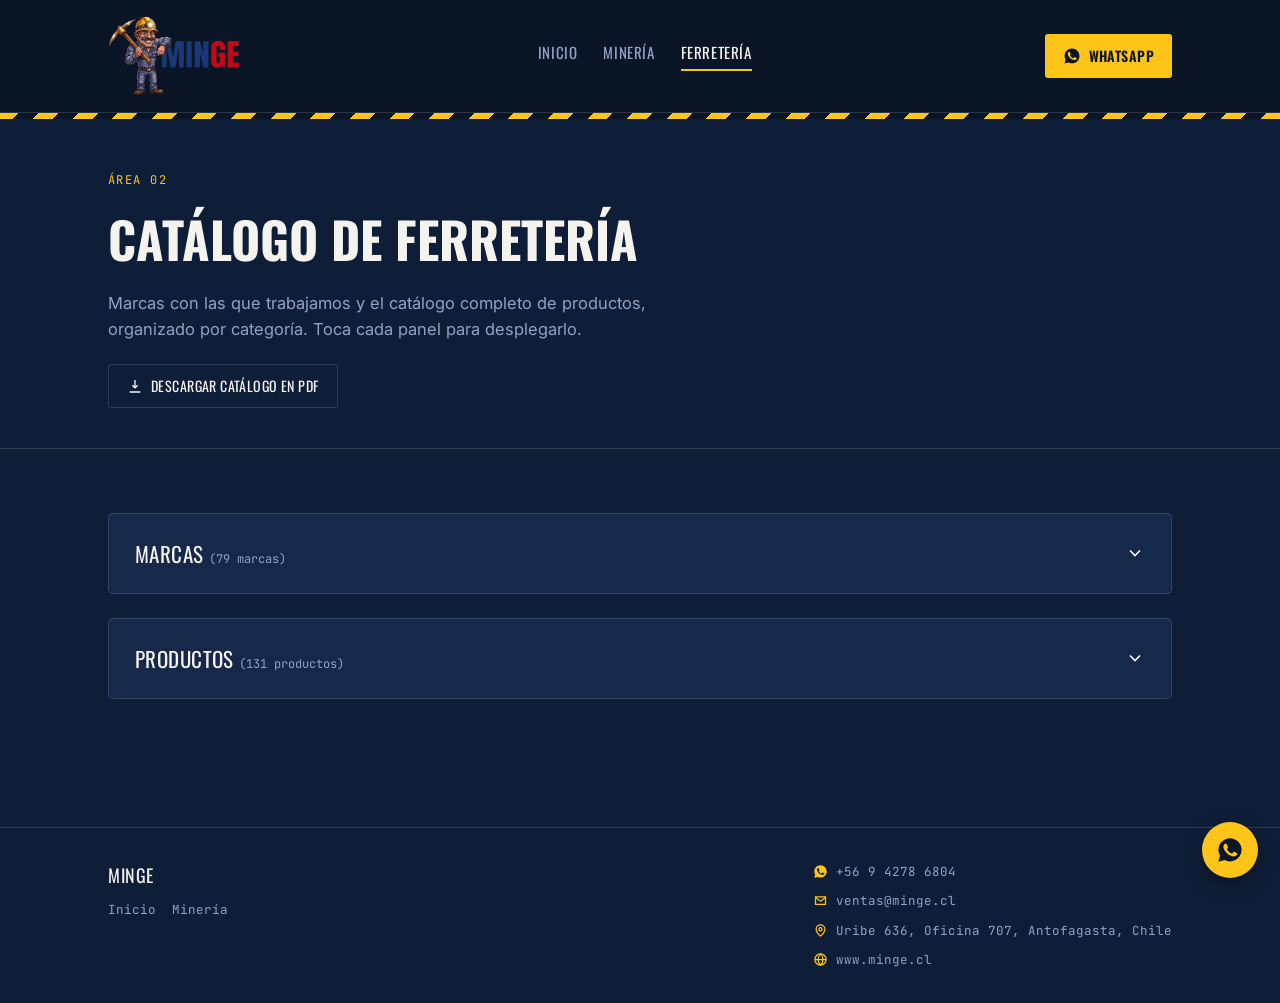
==== commit 5c1582fd: "Add files via upload" ====
--- a/ferreteria.html
+++ b/ferreteria.html
@@ -362,14 +362,19 @@
 </section>
 
 <footer>
-  <div class="wrap">
-    <span class="foot-brand">MINGE</span>
-    <div class="foot-links">
-      <a href="index.html">Inicio</a>
-      <a href="mineria.html">Minería</a>
-      <a href="https://wa.me/56930393079" target="_blank" rel="noopener">WhatsApp</a>
-      <a href="mailto:contacto@minge.cl">contacto@minge.cl</a>
-      <a href="mailto:ventas@minge.cl">ventas@minge.cl</a>
+  <div class="wrap footer-grid">
+    <div class="footer-brand-block">
+      <span class="foot-brand">MINGE</span>
+      <div class="foot-nav">
+        <a href="index.html">Inicio</a>
+        <a href="mineria.html">Minería</a>
+      </div>
+    </div>
+    <div class="foot-contact">
+      <a href="https://wa.me/56942786804" target="_blank" rel="noopener"><svg viewBox="0 0 24 24" fill="currentColor" class="foot-icon"><path d="M12.04 2C6.58 2 2.13 6.45 2.13 11.91c0 1.71.45 3.38 1.3 4.85L2.05 22l5.36-1.4a9.87 9.87 0 0 0 4.63 1.18h.01c5.46 0 9.9-4.45 9.9-9.9C21.96 6.45 17.5 2 12.04 2zm5.8 14.05c-.24.68-1.4 1.3-1.94 1.38-.5.08-1.12.11-1.8-.11-.42-.13-.96-.31-1.65-.6-2.9-1.25-4.8-4.17-4.94-4.36-.14-.2-1.18-1.57-1.18-3 0-1.42.75-2.12 1.02-2.41.27-.28.58-.35.78-.35.2 0 .39 0 .56.01.18.01.42-.07.65.5.24.58.82 2 .89 2.15.07.15.12.32.02.52-.1.2-.15.32-.3.5-.15.17-.31.39-.44.52-.15.15-.3.31-.13.6.17.3.76 1.26 1.64 2.04 1.13 1 2.08 1.32 2.38 1.47.3.15.47.13.65-.08.18-.2.75-.87.95-1.17.2-.3.4-.25.66-.15.27.1 1.7.8 1.99.95.29.15.48.22.55.35.08.13.08.72-.16 1.4z"/></svg> +56 9 4278 6804</a>
+      <a href="mailto:ventas@minge.cl"><svg viewBox="0 0 24 24" fill="none" stroke="currentColor" stroke-width="2" class="foot-icon"><path d="M4 4h16v16H4z" opacity="0"/><path d="M4 6h16v12H4z"/><path d="M4 7l8 6 8-6"/></svg> ventas@minge.cl</a>
+      <span><svg viewBox="0 0 24 24" fill="none" stroke="currentColor" stroke-width="2" class="foot-icon"><path d="M12 21s-7-6.1-7-11a7 7 0 1 1 14 0c0 4.9-7 11-7 11z"/><circle cx="12" cy="10" r="2.5"/></svg> Uribe 636, Oficina 707, Antofagasta, Chile</span>
+      <a href="https://www.minge.cl" target="_blank" rel="noopener"><svg viewBox="0 0 24 24" fill="none" stroke="currentColor" stroke-width="2" class="foot-icon"><circle cx="12" cy="12" r="9"/><path d="M3 12h18M12 3c2.5 2.6 4 6 4 9s-1.5 6.4-4 9c-2.5-2.6-4-6-4-9s1.5-6.4 4-9z"/></svg> www.minge.cl</a>
     </div>
   </div>
 </footer>
--- a/style.css
+++ b/style.css
@@ -691,33 +691,69 @@
   margin-top: 40px;
 }
 
-footer .wrap {
+footer .footer-grid {
   display: flex;
   justify-content: space-between;
-  align-items: center;
+  align-items: flex-start;
   flex-wrap: wrap;
-  gap: 14px;
+  gap: 28px;
+}
+
+.footer-brand-block {
+  display: flex;
+  flex-direction: column;
+  gap: 10px;
 }
 
 footer .foot-brand {
   font-family: var(--font-display);
   text-transform: uppercase;
   letter-spacing: 0.03em;
-  color: var(--steel-400);
-  font-size: 14px;
-}
-
-footer .foot-links {
-  display: flex;
-  gap: 20px;
-  flex-wrap: wrap;
+  color: var(--paper-100);
+  font-size: 18px;
+}
+
+.foot-nav {
+  display: flex;
+  gap: 16px;
   font-family: var(--font-mono);
   font-size: 12.5px;
-  color: var(--steel-400);
-}
-
-footer .foot-links a { text-decoration: none; }
-footer .foot-links a:hover { color: var(--amber-500); }
+}
+
+.foot-nav a { color: var(--steel-400); text-decoration: none; }
+.foot-nav a:hover { color: var(--amber-500); }
+
+.foot-contact {
+  display: flex;
+  flex-direction: column;
+  align-items: flex-start;
+  gap: 10px;
+  font-family: var(--font-mono);
+  font-size: 12.5px;
+  color: var(--steel-400);
+}
+
+.foot-contact a,
+.foot-contact span {
+  display: inline-flex;
+  align-items: center;
+  gap: 8px;
+  color: var(--steel-400);
+  text-decoration: none;
+}
+
+.foot-contact a:hover { color: var(--amber-500); }
+
+.foot-icon {
+  width: 15px;
+  height: 15px;
+  flex: none;
+  color: var(--amber-500);
+}
+
+@media (max-width: 640px) {
+  .foot-contact { align-items: flex-start; }
+}
 
 /* --- Floating WhatsApp button (mobile-friendly, all pages) ----- */
 
